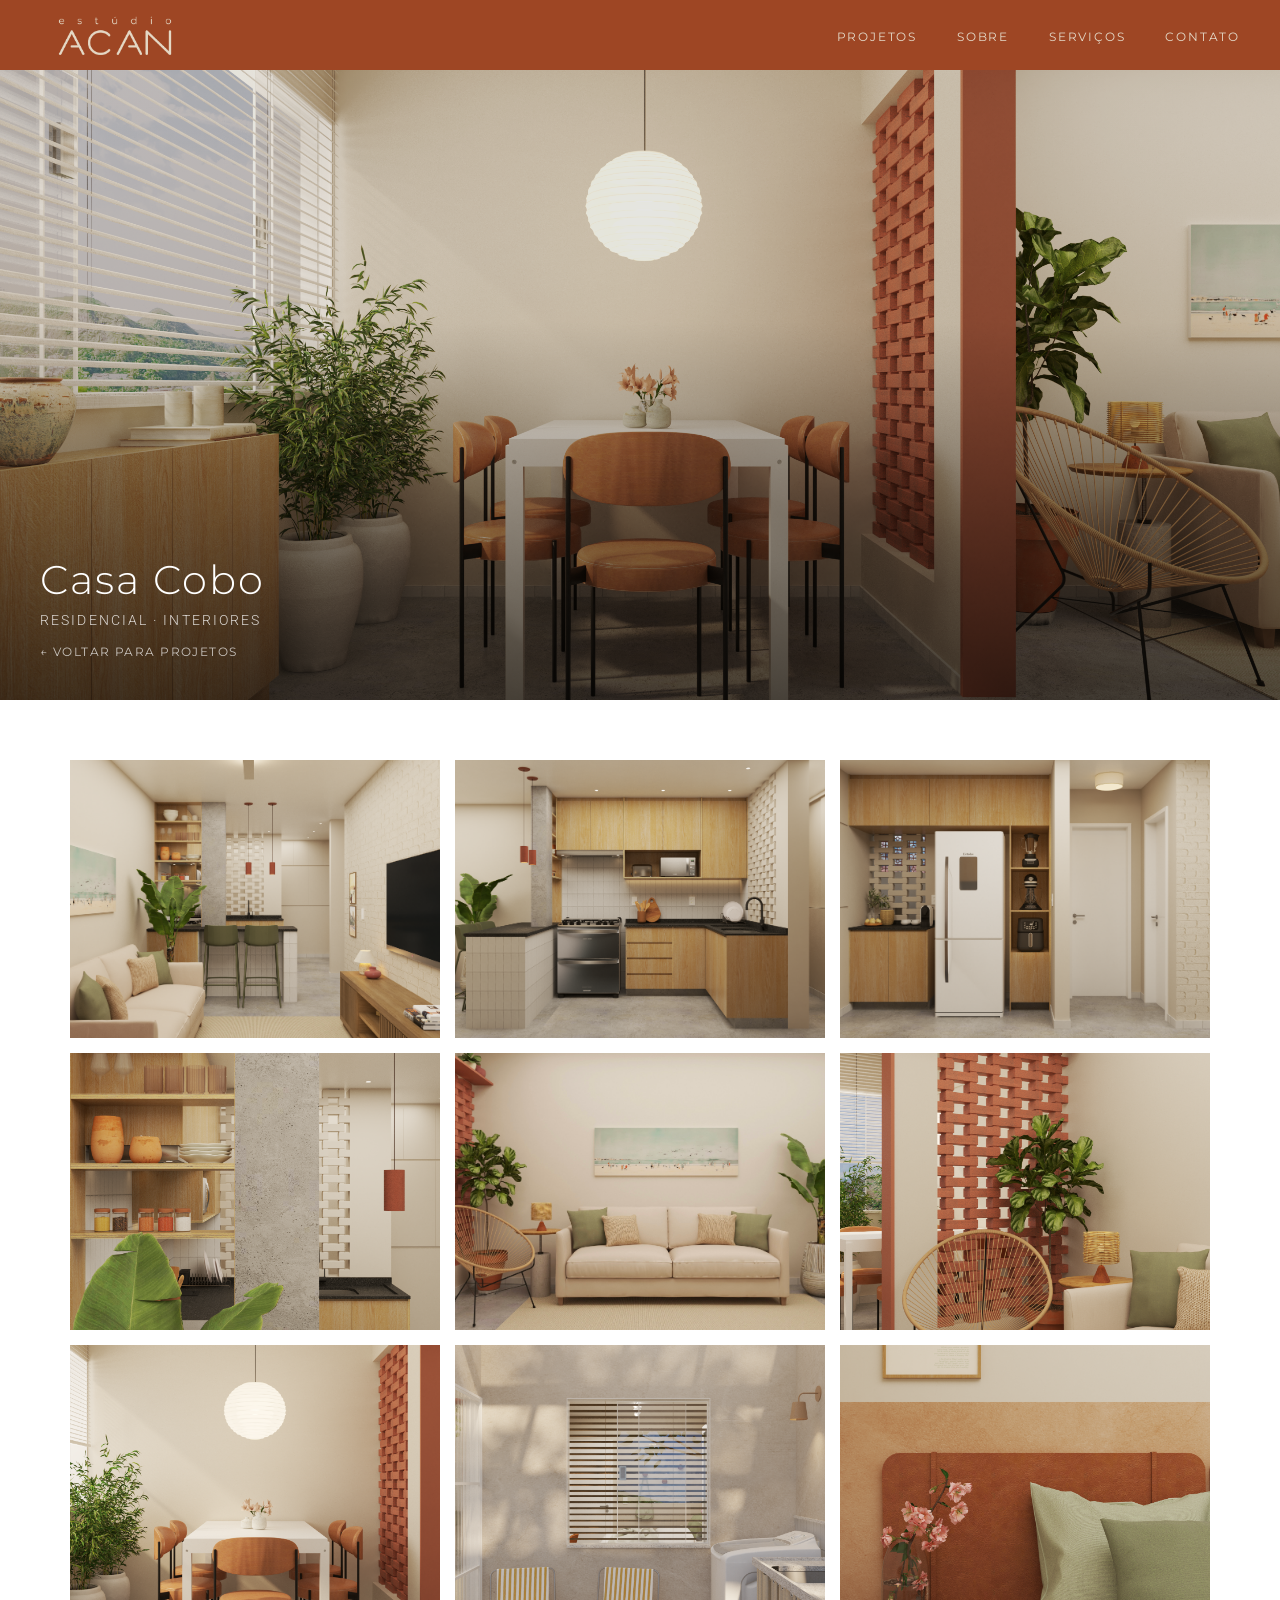
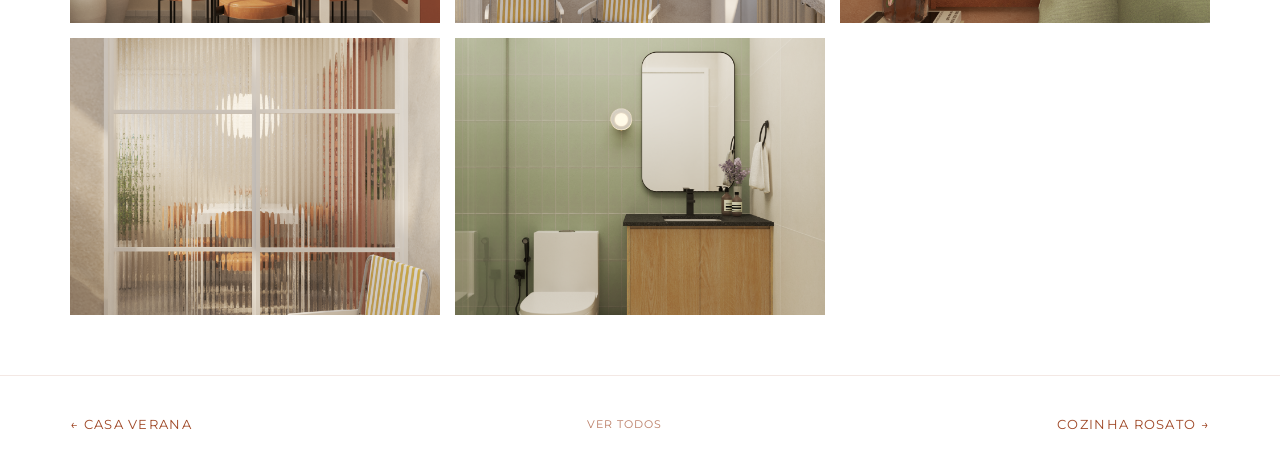
==== projetos/casa-cobo.html @ 9f3cdf8e "Atualização dos Títulos dos projetos Co-Authored-By: Claude Sonnet 4.6 <noreply@anthropic.com>" ====
<!DOCTYPE html>
<html lang="pt-BR">
<head>
  <meta charset="UTF-8">
  <meta name="viewport" content="width=device-width, initial-scale=1.0">
  <title>Casa Cobo — Estúdio ACAN</title>
  <link rel="icon" type="image/svg+xml" href="../favicon.svg">
  <link rel="icon" href="../imag/favicon.ico">
  <link rel="stylesheet" href="../css/style.css">
</head>
<body>

  <!-- HEADER -->
  <header class="header" id="header">
    <div class="header__inner">
      <a href="../index.html" class="header__logo">
        <img src="../imag/2411_LOGO_BASICA_SEMFUNDO_LETRA_BEGE_Prancheta.png" alt="Estúdio ACAN" height="40">
      </a>
      <nav class="header__nav" id="nav">
        <ul class="header__nav-list">
          <li><a href="../index.html#projetos" class="header__nav-link">Projetos</a></li>
          <li><a href="../index.html#sobre" class="header__nav-link">Sobre</a></li>
          <li><a href="../index.html#servicos" class="header__nav-link">Serviços</a></li>
          <li><a href="../index.html#contato" class="header__nav-link">Contato</a></li>
        </ul>
      </nav>
      <button class="header__burger" id="burger" aria-label="Abrir menu">
        <span></span>
        <span></span>
        <span></span>
      </button>
    </div>
  </header>

  <!-- HERO DO PROJETO -->
  <section class="project-hero">
    <div class="project-hero__bg" style="background-image: url('../imag/projetos/CAPAS/Casa_Cobo.png')"></div>
    <div class="project-hero__overlay"></div>
    <div class="project-hero__info">
      <h1 class="project-hero__name">Casa Cobo</h1>
      <p class="project-hero__cat">Residencial · Interiores</p>
      <a href="../index.html#projetos" class="project-hero__back">← Voltar para projetos</a>
    </div>
  </section>

  <!-- GALERIA -->
  <section class="gallery">
    <div class="container">
      <div class="gallery__grid">
        <div class="gallery__item"><img src="../imag/projetos/MDC_Interiores residencial_Cascatinha/COZINHA E ESTAR H.png" alt="Cozinha e Estar"></div>
        <div class="gallery__item"><img src="../imag/projetos/MDC_Interiores residencial_Cascatinha/COZINHA 1 H.png" alt="Cozinha 1"></div>
        <div class="gallery__item"><img src="../imag/projetos/MDC_Interiores residencial_Cascatinha/COZINHA 2 H.png" alt="Cozinha 2"></div>
        <div class="gallery__item"><img src="../imag/projetos/MDC_Interiores residencial_Cascatinha/COZINHA BANCADA ESTANTE V.png" alt="Cozinha bancada estante"></div>
        <div class="gallery__item"><img src="../imag/projetos/MDC_Interiores residencial_Cascatinha/ESTAR 1 H CORRIGIDA.jpeg" alt="Estar 1"></div>
        <div class="gallery__item"><img src="../imag/projetos/MDC_Interiores residencial_Cascatinha/ESTAR 1 V.png" alt="Estar vertical"></div>
        <div class="gallery__item"><img src="../imag/projetos/MDC_Interiores residencial_Cascatinha/SALA DE JANTAR 3.png" alt="Sala de Jantar"></div>
        <div class="gallery__item"><img src="../imag/projetos/MDC_Interiores residencial_Cascatinha/VARANDA 1 V.png" alt="Varanda"></div>
        <div class="gallery__item"><img src="../imag/projetos/MDC_Interiores residencial_Cascatinha/QUARTO DETALHE CAMA.png" alt="Quarto"></div>
        <div class="gallery__item"><img src="../imag/projetos/MDC_Interiores residencial_Cascatinha/VIDRO CANELADO V.png" alt="Vidro canelado"></div>
        <div class="gallery__item"><img src="../imag/projetos/MDC_Interiores residencial_Cascatinha/BANHEIRO.png" alt="Banheiro"></div>
      </div>
    </div>
  </section>

  <!-- NAVEGAÇÃO ENTRE PROJETOS -->
  <nav class="project-nav">
    <div class="container">
      <div class="project-nav__inner">
        <a href="casa-verana.html" class="project-nav__prev">← Casa Verana</a>
        <a href="../index.html#projetos" class="project-nav__all">Ver todos</a>
        <a href="cozinha-rosato.html" class="project-nav__next">Cozinha Rosato →</a>
      </div>
    </div>
  </nav>

  <!-- LIGHTBOX -->
  <div class="lightbox" id="lightbox" aria-hidden="true">
    <button class="lightbox__close" id="lightboxClose" aria-label="Fechar">×</button>
    <button class="lightbox__prev" id="lightboxPrev" aria-label="Anterior">&#8592;</button>
    <button class="lightbox__next" id="lightboxNext" aria-label="Próxima">&#8594;</button>
    <img class="lightbox__img" id="lightboxImg" src="" alt="">
  </div>

  <script src="../js/main.js"></script>
</body>
</html>
---- css/style.css ----
/* ============================================================
   GOOGLE FONTS
   ============================================================ */
@import url('https://fonts.googleapis.com/css2?family=Montserrat:wght@100;200;300;400;500;600;700;800;900&family=Roboto:wght@300;400;500;700&display=swap');

/* ============================================================
   VARIÁVEIS
   ============================================================ */
:root {
  --terracota: #9E4624;
  --cream: #e4dac9;
  --white: #ffffff;
  --black: #111111;
  --header-height: 7rem;
}

/* ============================================================
   RESET
   ============================================================ */
*, *::before, *::after {
  box-sizing: border-box;
  margin: 0;
  padding: 0;
}

html {
  font-size: 62.5%; /* 1rem = 10px */
  scroll-behavior: smooth;
}

body {
  font-family: 'Roboto', sans-serif;
  font-size: 1.6rem;
  color: var(--black);
  background-color: var(--white);
  overflow-x: hidden;
}

img {
  display: block;
  max-width: 100%;
  height: auto;
}

a {
  text-decoration: none;
  color: inherit;
}

ul {
  list-style: none;
}

/* ============================================================
   UTILITÁRIOS
   ============================================================ */
.sr-only {
  position: absolute;
  width: 1px;
  height: 1px;
  padding: 0;
  margin: -1px;
  overflow: hidden;
  clip: rect(0,0,0,0);
  white-space: nowrap;
  border: 0;
}

.section-title {
  font-family: 'Montserrat', sans-serif;
  font-weight: 300;
  font-size: 3.2rem;
  letter-spacing: 0.2em;
  text-transform: uppercase;
  color: var(--terracota);
  margin-bottom: 5rem;
}

@media (max-width: 767px) {
  .section-title {
    font-size: 2.4rem;
    margin-bottom: 3rem;
  }
}

.container {
  max-width: 120rem;
  margin: 0 auto;
  padding: 0 3rem;
}

section {
  padding: 8rem 0;
}

@media (max-width: 767px) {
  .container {
    padding: 0 2rem;
  }

  section {
    padding: 5rem 0;
  }
}

/* ============================================================
   HEADER
   ============================================================ */
.header {
  position: fixed;
  top: 0;
  left: 0;
  right: 0;
  height: var(--header-height);
  background-color: var(--terracota);
  z-index: 1000;
  transition: box-shadow 0.3s;
}

.header.scrolled {
  box-shadow: 0 2px 20px rgba(0, 0, 0, 0.08);
}

.header__inner {
  display: flex;
  align-items: center;
  justify-content: space-between;
  height: 100%;
  padding: 0 4rem;
}

.header__logo img {
  height: 15rem;
  width: auto;
}

.header__nav-list {
  display: flex;
  gap: 4rem;
}

@media (max-width: 1023px) and (min-width: 768px) {
  .header__inner {
    padding: 0 2.5rem;
  }

  .header__nav-list {
    gap: 2.5rem;
  }
}

@media (max-width: 767px) {
  .header__inner {
    padding: 0 2rem;
  }

  .header__logo img {
    height: 10rem;
  }
}

.header__nav-link {
  font-family: 'Montserrat', sans-serif;
  font-weight: 400;
  font-size: 1.2rem;
  letter-spacing: 0.15em;
  text-transform: uppercase;
  color: var(--cream);
  transition: opacity 0.2s;
}

.header__nav-link:hover {
  opacity: 0.6;
}

.header__burger {
  display: none;
  flex-direction: column;
  justify-content: space-between;
  width: 2.4rem;
  height: 1.8rem;
  background: none;
  border: none;
  cursor: pointer;
  padding: 0;
}

.header__burger span {
  display: block;
  width: 100%;
  height: 1.5px;
  background-color: var(--cream);
  transition: transform 0.3s, opacity 0.3s;
}

.header__burger.open span:nth-child(1) {
  transform: translateY(8.25px) rotate(45deg);
}
.header__burger.open span:nth-child(2) {
  opacity: 0;
}
.header__burger.open span:nth-child(3) {
  transform: translateY(-8.25px) rotate(-45deg);
}

@media (max-width: 767px) {
  .header__burger {
    display: flex;
  }

  .header__nav {
    position: fixed;
    top: var(--header-height);
    left: 0;
    right: 0;
    bottom: 0;
    background-color: var(--terracota);
    display: flex;
    align-items: center;
    justify-content: center;
    transform: translateX(100%);
    transition: transform 0.35s ease;
  }

  .header__nav.open {
    transform: translateX(0);
  }

  .header__nav-list {
    flex-direction: column;
    align-items: center;
    gap: 4rem;
  }

  .header__nav-link {
    font-size: 2rem;
  }
}

/* ============================================================
   HERO
   ============================================================ */
.hero {
  position: relative;
  height: 100vh;
  display: flex;
  align-items: center;
  justify-content: center;
  overflow: hidden;
}

.hero__slides {
  position: absolute;
  inset: 0;
}

.hero__slide {
  position: absolute;
  inset: 0;
  opacity: 0;
  transition: opacity 1s ease;
  pointer-events: none;
}

.hero__slide.active {
  opacity: 1;
  pointer-events: auto;
}

.hero__slide-img {
  position: absolute;
  inset: 0;
  width: 100%;
  height: 100%;
  object-fit: cover;
  display: block;
}

.hero__slide-link {
  position: absolute;
  inset: 0;
  z-index: 1;
  cursor: pointer;
}

.hero__arrow {
  position: absolute;
  top: 50%;
  z-index: 2;
  background: none;
  border: none;
  cursor: pointer;
  padding: 0;
  transition: opacity 0.2s;
}

.hero__arrow:hover {
  opacity: 0.6;
}

.hero__arrow img {
  width: 5rem;
  height: auto;
  display: block;
}

.hero__arrow--prev {
  left: 3rem;
  transform: translateY(-50%) rotate(-90deg);
}

.hero__arrow--next {
  right: 3rem;
  transform: translateY(-50%) rotate(90deg);
}

@media (max-width: 767px) {
  .hero__arrow {
    width: 3.8rem;
    height: 3.8rem;
    font-size: 1.6rem;
  }

  .hero__arrow img {
    width: 3rem;
  }

  .hero__arrow--prev { left: 1.5rem; }
  .hero__arrow--next { right: 1.5rem; }
}

.hero__overlay {
  position: absolute;
  inset: 0;
  background: linear-gradient(to bottom, rgba(0,0,0,0.15) 0%, rgba(0,0,0,0.55) 100%);
  pointer-events: none;
}

.hero__content {
  position: relative;
  text-align: center;
  color: var(--white);
  z-index: 1;
  pointer-events: none;
}

.hero__label {
  font-family: 'Montserrat', sans-serif;
  font-weight: 200;
  font-size: 1.6rem;
  letter-spacing: 0.5em;
  text-transform: lowercase;
  margin-bottom: 0.5rem;
}

.hero__title {
  font-family: 'Montserrat', sans-serif;
  font-weight: 100;
  font-size: 4rem;
  letter-spacing: 0.3em;
  line-height: 1;
  margin-bottom: 2rem;
}

.hero__tagline {
  font-family: 'Roboto', sans-serif;
  font-weight: 300;
  font-size: 1.4rem;
  letter-spacing: 0.2em;
  text-transform: lowercase;
  opacity: 0.85;
}

@media (max-width: 767px) {
  .hero__title {
    font-size: 2.3rem;
    letter-spacing: 0.15em;
  }
}

/* ============================================================
   PORTFÓLIO
   ============================================================ */
.portfolio {
  background-color: var(--white);
  padding-top: calc(8rem + var(--header-height));
}

@media (max-width: 767px) {
  .portfolio {
    padding-top: calc(5rem + var(--header-height));
  }
}

.portfolio__grid {
  display: grid;
  grid-template-columns: repeat(2, 1fr);
  gap: 3rem;
}

.portfolio__card {
  display: block;
  overflow: hidden;
  background-color: var(--terracota);
  transition: transform 0.3s;
}

.portfolio__card:hover {
  transform: translateY(-4px);
}

.portfolio__card-img {
  overflow: hidden;
  aspect-ratio: 4 / 3;
}

.portfolio__card-img img {
  width: 100%;
  height: 100%;
  object-fit: cover;
  transition: transform 0.5s, filter 0.3s;
}

.portfolio__card:hover .portfolio__card-img img {
  transform: scale(1.04);
  filter: brightness(0.85);
}

.portfolio__card-info {
  padding: 2rem 2.5rem;
}

.portfolio__card-name {
  font-family: 'Montserrat', sans-serif;
  font-weight: 400;
  font-size: 1.6rem;
  letter-spacing: 0.05em;
  color: var(--cream);
  margin-bottom: 0.5rem;
}

.portfolio__card-cat {
  font-family: 'Roboto', sans-serif;
  font-weight: 300;
  font-size: 1.2rem;
  letter-spacing: 0.1em;
  text-transform: uppercase;
  color: var(--black);
  opacity: 0.6;
}

.portfolio__card--wide {
  grid-column: 1 / -1;
}

.portfolio__card--wide .portfolio__card-img {
  aspect-ratio: 16 / 7;
}

@media (max-width: 767px) {
  .portfolio__grid {
    grid-template-columns: 1fr;
    gap: 2rem;
  }

  .portfolio__card--wide {
    grid-column: auto;
  }

  .portfolio__card--wide .portfolio__card-img {
    aspect-ratio: 4 / 3;
  }
}

/* ============================================================
   SOBRE
   ============================================================ */
.about {
  background-color: var(--terracota);
}

.about .section-title {
  color: var(--cream);
}

.about__inner {
  display: grid;
  grid-template-columns: 1fr 1fr;
  gap: 8rem;
  align-items: center;
}

.about__photo img {
  width: 100%;
  height: auto;
  object-fit: contain;
}

.about__tagline {
  font-family: 'Montserrat', sans-serif;
  font-weight: 300;
  font-size: 1.8rem;
  line-height: 1.5;
  color: var(--cream);
  font-style: italic;
  margin-bottom: 2.5rem;
  opacity: 0.9;
}

.about__body {
  font-family: 'Roboto', sans-serif;
  font-weight: 300;
  font-size: 1.6rem;
  line-height: 1.8;
  color: var(--white);
  margin-bottom: 2rem;
}

.about__team {
  margin-top: 3rem;
  border-top: 1px solid rgba(255, 255, 255, 0.25);
  padding-top: 3rem;
  display: flex;
  flex-direction: column;
  gap: 1rem;
}

.about__team li {
  display: flex;
  flex-direction: column;
  gap: 0.4rem;
  font-family: 'Roboto', sans-serif;
  font-weight: 300;
  font-size: 1.4rem;
  line-height: 1.6;
  color: var(--white);
  opacity: 0.85;
}

.about__team li strong {
  font-family: 'Montserrat', sans-serif;
  font-weight: 500;
  font-size: 1.4rem;
  letter-spacing: 0.08em;
  text-transform: uppercase;
  color: var(--cream);
  opacity: 1;
  margin-bottom: 0.2rem;
}

.about__team li span {
  font-size: 1.3rem;
  opacity: 0.8;
}

@media (max-width: 1023px) {
  .about__inner {
    grid-template-columns: 1fr;
    gap: 4rem;
  }

  .about__photo img {
    height: auto;
    max-height: 50rem;
    object-fit: cover;
    width: 100%;
  }
}

@media (max-width: 767px) {
  .about__photo img {
    max-height: 36rem;
  }

  .about__tagline {
    font-size: 1.6rem;
  }
}

/* ============================================================
   SERVIÇOS
   ============================================================ */
.services {
  background-color: var(--white);
}

.services__grid {
  display: grid;
  grid-template-columns: repeat(4, 1fr);
  gap: 3rem;
}

.services__item {
  display: flex;
  flex-direction: column;
  align-items: center;
  gap: 1.5rem;
  padding: 3rem 2rem;
  border: 1px solid rgba(158, 70, 36, 0.15);
  transition: border-color 0.2s, background-color 0.2s;
}

.services__item:hover {
  border-color: var(--terracota);
  background-color: rgba(228, 218, 201, 0.3);
}

.services__icon {
  font-size: 2.4rem;
  color: var(--terracota);
  opacity: 0.6;
}

.services__name {
  font-family: 'Montserrat', sans-serif;
  font-weight: 400;
  font-size: 1.2rem;
  letter-spacing: 0.12em;
  text-transform: uppercase;
  color: var(--black);
  text-align: center;
}

@media (max-width: 1023px) {
  .services__grid {
    grid-template-columns: repeat(2, 1fr);
  }
}

@media (max-width: 767px) {
  .services__grid {
    grid-template-columns: repeat(2, 1fr);
    gap: 1rem;
  }

  .services__item {
    min-width: 0;
    padding: 2rem 1rem;
  }

  .services__name {
    font-size: 1.1rem;
    letter-spacing: 0.08em;
  }
}

/* ============================================================
   CONTATO
   ============================================================ */
.contact {
  background-color: var(--terracota);
}

.contact__title {
  color: var(--white);
}

.contact__cta {
  color: var(--cream);
  font-size: 1.7rem;
  line-height: 1.8;
  max-width: 520px;
  opacity: 0.85;
  margin-bottom: 2.5rem;
  font-family: var(--font-secondary, sans-serif);
  font-weight: 300;
}

.contact__whatsapp-btn {
  display: inline-flex;
  align-items: center;
  gap: 1rem;
  background-color: var(--cream);
  color: var(--terracota);
  font-size: 1.5rem;
  font-weight: 600;
  letter-spacing: 0.05em;
  padding: 1.4rem 2.8rem;
  border-radius: 4px;
  margin-bottom: 4rem;
  transition: background-color 0.3s ease, color 0.3s ease;
  text-decoration: none;
}

.contact__whatsapp-btn:hover {
  background-color: var(--white);
}

.contact__inner {
  display: grid;
  grid-template-columns: 1fr 1fr;
  gap: 8rem;
  align-items: start;
}

.contact__list {
  display: flex;
  flex-direction: column;
  gap: 2.5rem;
}

/* FORMULÁRIO */
.contact__form {
  display: flex;
  flex-direction: column;
  gap: 2rem;
}

.contact__form-group {
  display: flex;
  flex-direction: column;
  gap: 0.8rem;
}

.contact__form-label {
  font-family: 'Montserrat', sans-serif;
  font-size: 1.1rem;
  font-weight: 500;
  letter-spacing: 0.12em;
  text-transform: uppercase;
  color: var(--cream);
  opacity: 0.8;
}

.contact__form-input {
  background: rgba(255, 255, 255, 0.1);
  border: 1px solid rgba(255, 255, 255, 0.25);
  color: var(--white);
  font-family: 'Roboto', sans-serif;
  font-size: 1.5rem;
  font-weight: 300;
  padding: 1.2rem 1.6rem;
  outline: none;
  transition: border-color 0.2s;
  width: 100%;
}

.contact__form-input::placeholder {
  color: rgba(255, 255, 255, 0.4);
}

.contact__form-input:focus {
  border-color: var(--cream);
}

.contact__form-textarea {
  resize: vertical;
  min-height: 14rem;
}

.contact__form-btn {
  align-self: flex-start;
  background-color: var(--cream);
  color: var(--terracota);
  font-family: 'Montserrat', sans-serif;
  font-size: 1.3rem;
  font-weight: 600;
  letter-spacing: 0.1em;
  text-transform: uppercase;
  padding: 1.4rem 3rem;
  border: none;
  cursor: pointer;
  transition: background-color 0.2s;
}

.contact__form-btn:hover {
  background-color: var(--white);
}

@media (max-width: 1023px) {
  .contact__inner {
    grid-template-columns: 1fr;
    gap: 5rem;
  }
}

.contact__link {
  display: flex;
  align-items: center;
  gap: 1.5rem;
  font-family: 'Montserrat', sans-serif;
  font-weight: 300;
  font-size: 1.6rem;
  letter-spacing: 0.05em;
  color: var(--white);
  transition: opacity 0.2s;
}

.contact__link:hover {
  opacity: 0.7;
}

.contact__icon {
  width: 2.4rem;
  height: 2.4rem;
  flex-shrink: 0;
  stroke: var(--white);
}

/* ============================================================
   FOOTER
   ============================================================ */
.footer {
  background-color: var(--terracota);
  border-top: 1px solid rgba(255, 255, 255, 0.15);
  padding: 3rem 4rem;
  text-align: center;
  font-family: 'Montserrat', sans-serif;
  font-weight: 300;
  font-size: 1.2rem;
  letter-spacing: 0.1em;
  color: rgba(255, 255, 255, 0.6);
}

/* ============================================================
   LIGHTBOX
   ============================================================ */
.lightbox {
  display: none;
  position: fixed;
  inset: 0;
  background-color: rgba(0, 0, 0, 0.92);
  z-index: 2000;
  align-items: center;
  justify-content: center;
}

.lightbox.open {
  display: flex;
}

.lightbox__img {
  max-width: 90vw;
  max-height: 90vh;
  object-fit: contain;
  display: block;
}

.lightbox__close,
.lightbox__prev,
.lightbox__next {
  position: absolute;
  background: none;
  border: none;
  color: var(--white);
  cursor: pointer;
  font-size: 3rem;
  line-height: 1;
  padding: 1rem;
  opacity: 0.7;
  transition: opacity 0.2s;
}

.lightbox__close:hover,
.lightbox__prev:hover,
.lightbox__next:hover {
  opacity: 1;
}

.lightbox__close {
  top: 2rem;
  right: 2rem;
  font-size: 3.5rem;
}

.lightbox__prev {
  left: 2rem;
  top: 50%;
  transform: translateY(-50%);
  font-size: 3rem;
}

.lightbox__next {
  right: 2rem;
  top: 50%;
  transform: translateY(-50%);
  font-size: 3rem;
}

@media (max-width: 767px) {
  .lightbox__prev { left: 0.5rem; }
  .lightbox__next { right: 0.5rem; }
}

/* ============================================================
   HERO DO PROJETO
   ============================================================ */
.project-hero {
  position: relative;
  height: 70vh;
  margin-top: var(--header-height);
  overflow: hidden;
}

.project-hero__bg {
  position: absolute;
  inset: 0;
  background-size: cover;
  background-position: center;
}

.project-hero__overlay {
  position: absolute;
  inset: 0;
  background: linear-gradient(to top, rgba(0,0,0,0.6) 0%, rgba(0,0,0,0.1) 60%);
}

.project-hero__info {
  position: absolute;
  bottom: 4rem;
  left: 4rem;
  color: var(--white);
}

.project-hero__name {
  font-family: 'Montserrat', sans-serif;
  font-weight: 300;
  font-size: 4rem;
  letter-spacing: 0.05em;
  margin-bottom: 0.8rem;
}

.project-hero__cat {
  font-family: 'Roboto', sans-serif;
  font-weight: 300;
  font-size: 1.4rem;
  letter-spacing: 0.15em;
  text-transform: uppercase;
  opacity: 0.8;
}

.project-hero__back {
  display: inline-block;
  margin-top: 1.6rem;
  font-family: 'Montserrat', sans-serif;
  font-weight: 400;
  font-size: 1.2rem;
  letter-spacing: 0.12em;
  text-transform: uppercase;
  color: var(--white);
  opacity: 0.7;
  transition: opacity 0.2s;
}

.project-hero__back:hover {
  opacity: 1;
}

/* ============================================================
   GALERIA
   ============================================================ */
.gallery {
  padding: 6rem 0;
  background-color: var(--white);
}

.gallery__grid {
  display: grid;
  grid-template-columns: repeat(3, 1fr);
  gap: 1.5rem;
}

.gallery__item {
  overflow: hidden;
  aspect-ratio: 4 / 3;
}

.gallery__item img {
  width: 100%;
  height: 100%;
  object-fit: cover;
  transition: transform 0.4s, filter 0.3s;
}

.gallery__item:hover img {
  transform: scale(1.04);
  filter: brightness(0.88);
}

@media (max-width: 1023px) {
  .gallery__grid {
    grid-template-columns: repeat(2, 1fr);
  }
}

@media (max-width: 767px) {
  .gallery__grid {
    grid-template-columns: 1fr;
  }

  .project-hero__name {
    font-size: 2.8rem;
  }
}

/* ============================================================
   DESCRIÇÃO DO PROJETO
   ============================================================ */
.project-desc {
  background-color: var(--terracota);
  padding: 6rem 0;
}

.project-desc__inner {
  display: grid;
  grid-template-columns: 1fr 2fr;
  gap: 6rem;
  align-items: start;
}

.project-desc__meta {
  display: flex;
  flex-direction: column;
  gap: 1.2rem;
}

.project-desc__meta p {
  font-family: 'Roboto', sans-serif;
  font-size: 1.4rem;
  font-weight: 300;
  color: var(--white);
  opacity: 0.85;
}

.project-desc__meta strong {
  font-weight: 500;
  display: block;
  font-family: 'Montserrat', sans-serif;
  font-size: 1rem;
  letter-spacing: 0.15em;
  text-transform: uppercase;
  color: var(--cream);
  margin-bottom: 0.2rem;
}

.project-desc__text p {
  font-family: 'Roboto', sans-serif;
  font-weight: 300;
  font-size: 1.6rem;
  line-height: 1.8;
  color: var(--white);
}

@media (max-width: 767px) {
  .project-desc__inner {
    grid-template-columns: 1fr;
    gap: 3rem;
  }
}

/* ============================================================
   NAVEGAÇÃO ENTRE PROJETOS
   ============================================================ */
.project-nav {
  background-color: var(--white);
  padding: 4rem 0;
  border-top: 1px solid rgba(158, 70, 36, 0.12);
}

.project-nav__inner {
  display: flex;
  align-items: center;
  justify-content: space-between;
}

.project-nav__prev,
.project-nav__next,
.project-nav__all {
  font-family: 'Montserrat', sans-serif;
  font-weight: 400;
  font-size: 1.3rem;
  letter-spacing: 0.1em;
  text-transform: uppercase;
  color: var(--terracota);
  transition: opacity 0.2s;
}

.project-nav__prev:hover,
.project-nav__next:hover,
.project-nav__all:hover {
  opacity: 0.6;
}

.project-nav__all {
  font-size: 1.1rem;
  opacity: 0.7;
}

.project-nav__empty {
  flex: 1;
}
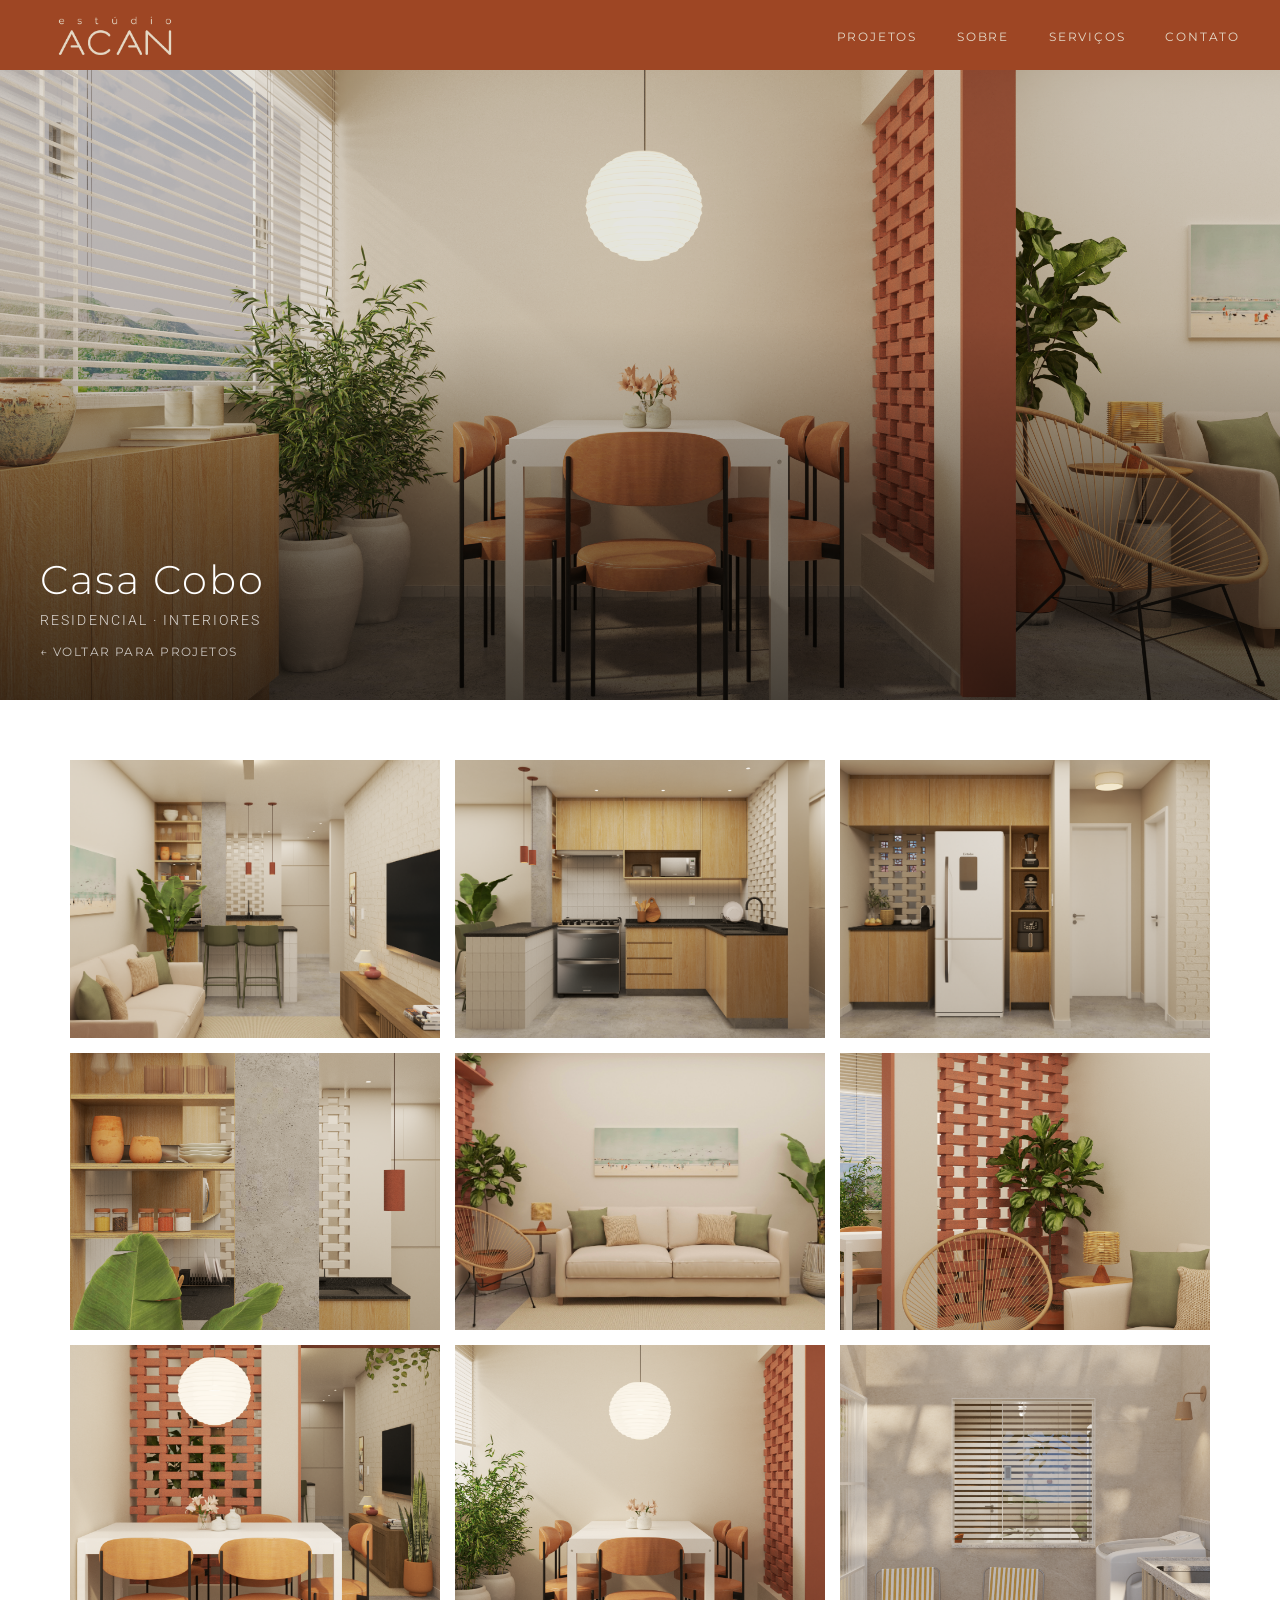
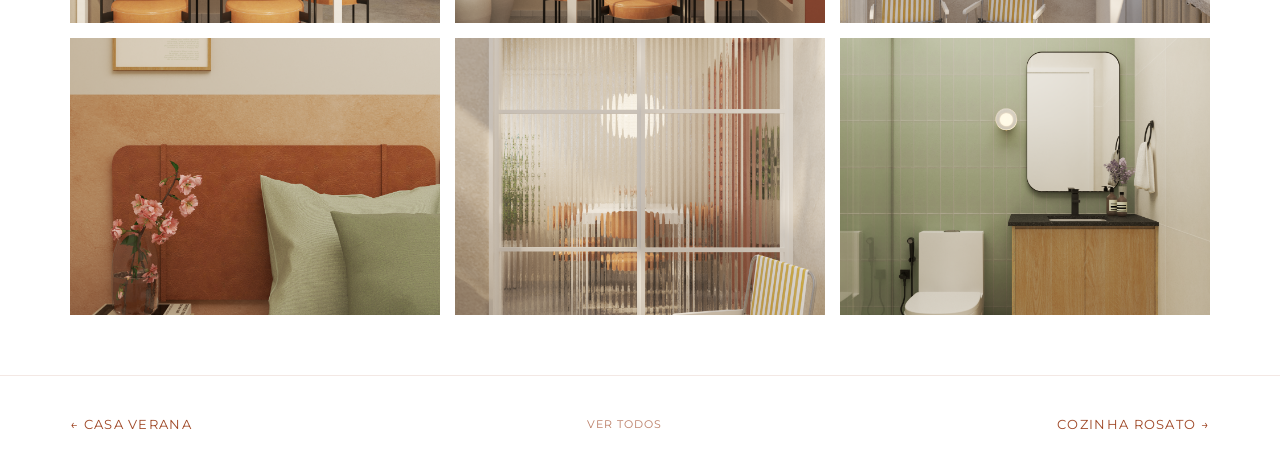
==== commit 54099795: "Atualização dos Títulos dos projetos Co-Authored-By: Claude Sonnet 4.6 <noreply@anthropic.com>" ====
--- a/projetos/casa-cobo.html
+++ b/projetos/casa-cobo.html
@@ -53,7 +53,8 @@
         <div class="gallery__item"><img src="../imag/projetos/MDC_Interiores residencial_Cascatinha/COZINHA BANCADA ESTANTE V.png" alt="Cozinha bancada estante"></div>
         <div class="gallery__item"><img src="../imag/projetos/MDC_Interiores residencial_Cascatinha/ESTAR 1 H CORRIGIDA.jpeg" alt="Estar 1"></div>
         <div class="gallery__item"><img src="../imag/projetos/MDC_Interiores residencial_Cascatinha/ESTAR 1 V.png" alt="Estar vertical"></div>
-        <div class="gallery__item"><img src="../imag/projetos/MDC_Interiores residencial_Cascatinha/SALA DE JANTAR 3.png" alt="Sala de Jantar"></div>
+        <div class="gallery__item"><img src="../imag/projetos/MDC_Interiores residencial_Cascatinha/SALA DE JANTAR 1 V.png" alt="Sala de Jantar 1"></div>
+        <div class="gallery__item"><img src="../imag/projetos/MDC_Interiores residencial_Cascatinha/SALA DE JANTAR 3.png" alt="Sala de Jantar 3"></div>
         <div class="gallery__item"><img src="../imag/projetos/MDC_Interiores residencial_Cascatinha/VARANDA 1 V.png" alt="Varanda"></div>
         <div class="gallery__item"><img src="../imag/projetos/MDC_Interiores residencial_Cascatinha/QUARTO DETALHE CAMA.png" alt="Quarto"></div>
         <div class="gallery__item"><img src="../imag/projetos/MDC_Interiores residencial_Cascatinha/VIDRO CANELADO V.png" alt="Vidro canelado"></div>
